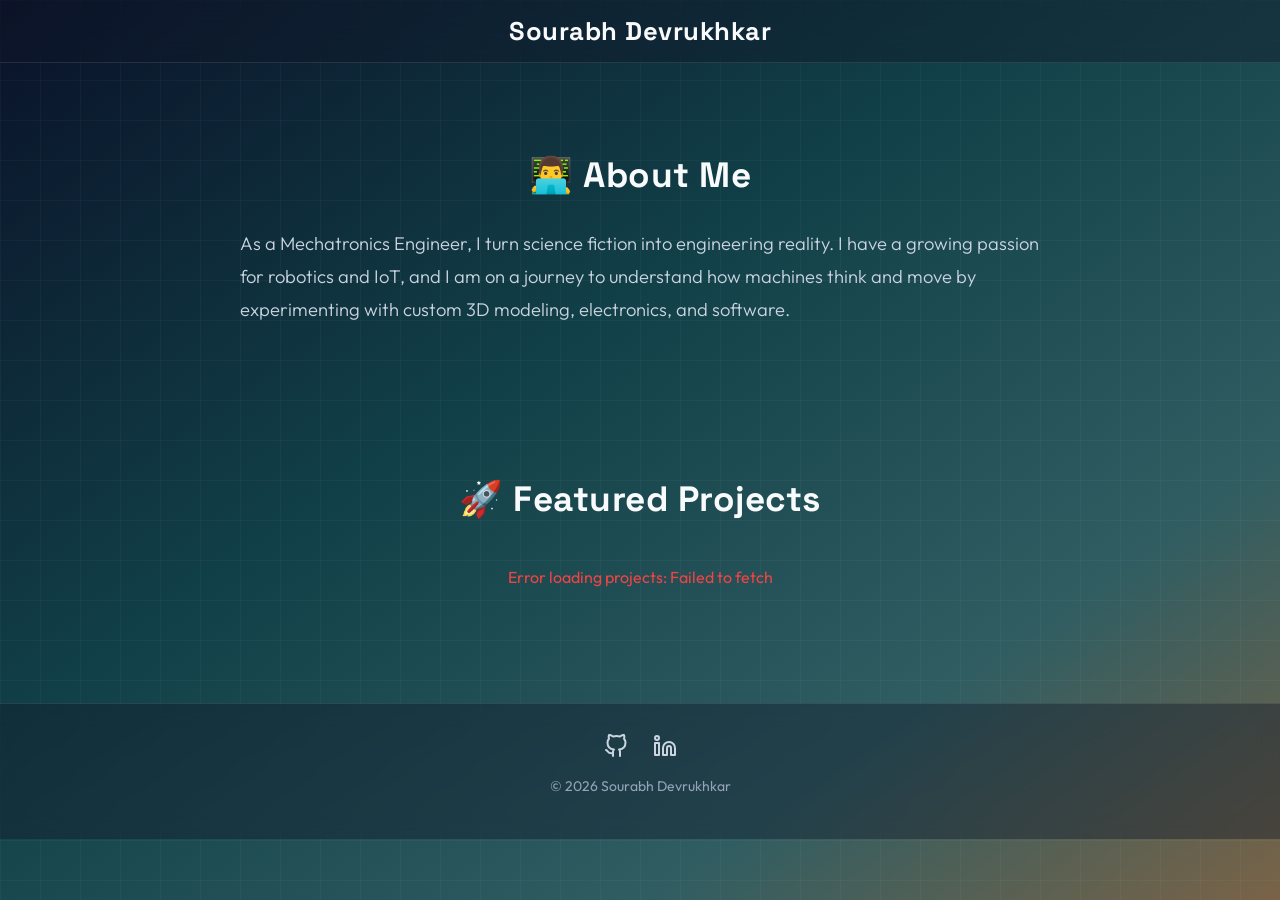
==== index.html @ 2e90572f "Rename" ====
<!DOCTYPE html>
<html lang="en">
<head>
  <meta charset="UTF-8">
  <meta name="viewport" content="width=device-width, initial-scale=1.0">
  <title>Sourabh Devrukhkar | Mechatronics Portfolio</title>
  
  <link rel="preconnect" href="https://fonts.googleapis.com">
  <link rel="preconnect" href="https://fonts.gstatic.com" crossorigin>
  <link href="https://fonts.googleapis.com/css2?family=Outfit:wght@300;400;600&family=Space+Grotesk:wght@500;700&display=swap" rel="stylesheet">
  
  <link rel="stylesheet" href="style.css">
</head>
<body>

  <nav>
    <div class="nav-content">
      <h1 class="logo">Sourabh Devrukhkar</h1>
    </div>
  </nav>

  <section id="about">
    <h2>👨‍💻 About Me</h2>
    <p>
      As a Mechatronics Engineer, I turn science fiction into engineering reality. I have a growing passion for robotics and IoT, and I am on a journey to understand how machines think and move by experimenting with custom 3D modeling, electronics, and software.
    </p>
  </section>

  <section id="projects-section">
    <h2>🚀 Featured Projects</h2>
    <div id="projects"></div>
  </section>

  <footer>
    <div class="social-links">
      <a href="https://github.com/sourabh-devrukhkar" target="_blank" aria-label="GitHub">
        <svg viewBox="0 0 24 24" width="24" height="24" stroke="currentColor" stroke-width="2" fill="none" stroke-linecap="round" stroke-linejoin="round"><path d="M9 19c-5 1.5-5-2.5-7-3m14 6v-3.87a3.37 3.37 0 0 0-.94-2.61c3.14-.35 6.44-1.54 6.44-7A5.44 5.44 0 0 0 20 4.77 5.07 5.07 0 0 0 19.91 1S18.73.65 16 2.48a13.38 13.38 0 0 0-7 0C6.27.65 5.09 1 5.09 1A5.07 5.07 0 0 0 5 4.77a5.44 5.44 0 0 0-1.5 3.78c0 5.42 3.3 6.61 6.44 7A3.37 3.37 0 0 0 9 18.13V22"></path></svg>
      </a>
      <a href="https://linkedin.com/in/YOUR_PROFILE_URL" target="_blank" aria-label="LinkedIn">
        <svg viewBox="0 0 24 24" width="24" height="24" stroke="currentColor" stroke-width="2" fill="none" stroke-linecap="round" stroke-linejoin="round"><path d="M16 8a6 6 0 0 1 6 6v7h-4v-7a2 2 0 0 0-2-2 2 2 0 0 0-2 2v7h-4v-7a6 6 0 0 1 6-6z"></path><rect x="2" y="9" width="4" height="12"></rect><circle cx="4" cy="4" r="2"></circle></svg>
      </a>
    </div>
    <p>&copy; 2026 Sourabh Devrukhkar</p>
  </footer>

  <script src="script.js"></script>
</body>
</html>
---- style.css ----
/* Base Styles */
html {
  scroll-behavior: smooth;
}

body {
  margin: 0;
  font-family: 'Outfit', sans-serif;
  
  /* The CAD Blueprint Grid overlaid on your deep gradient */
  background: 
    linear-gradient(rgba(255, 255, 255, 0.03) 1px, transparent 1px),
    linear-gradient(90deg, rgba(255, 255, 255, 0.03) 1px, transparent 1px),
    linear-gradient(145deg, #0a1128 0%, #113f47 40%, #2f5d62 75%, #7a6347 100%);
  
  background-size: 40px 40px, 40px 40px, 100% 100%;
  background-attachment: fixed;
  color: #e2e8f0;
}

/* Apply the tech font to headings and logos */
h1, h2, h3, .logo {
  font-family: 'Space Grotesk', sans-serif;
  letter-spacing: 0.5px;
}

/* Dark Glassmorphism Navbar */
nav {
  background: rgba(15, 23, 42, 0.4);
  backdrop-filter: blur(15px);
  -webkit-backdrop-filter: blur(15px);
  border-bottom: 1px solid rgba(255, 255, 255, 0.1);
  position: sticky;
  top: 0;
  z-index: 100;
  padding: 15px 30px;
}

.nav-content {
  max-width: 1200px;
  margin: 0 auto;
  display: flex;
  justify-content: center;
  align-items: center;
}

.logo {
  font-size: 1.6rem;
  color: #f8fafc;
  margin: 0;
  font-weight: 700;
}

/* Sections */
section {
  padding: 60px 30px;
  max-width: 1200px;
  margin: 0 auto;
}

h2 {
  text-align: center;
  margin-bottom: 30px;
  font-size: 2.2rem;
  color: #f8fafc;
}

/* About Me Paragraph */
#about p {
  text-align: left;
  max-width: 800px;
  margin: 0 auto;
  line-height: 1.8;
  font-size: 1.15rem;
  color: #cbd5e1;
  font-weight: 300;
}

/* Projects Grid */
#projects {
  display: grid;
  grid-template-columns: repeat(auto-fit, minmax(280px, 1fr));
  gap: 25px;
}

/* Dark Glassmorphism Cards with Gold Accents */
.card {
  background: rgba(15, 23, 42, 0.35);
  backdrop-filter: blur(12px); 
  -webkit-backdrop-filter: blur(12px);
  padding: 25px;
  border-radius: 12px;
  transition: all 0.3s ease;
  border: 1px solid rgba(255, 255, 255, 0.1);
  box-shadow: 0 8px 32px rgba(0, 0, 0, 0.3);
  display: flex;
  flex-direction: column;
}

.card:hover {
  transform: translateY(-8px);
  border: 1px solid rgba(251, 191, 36, 0.4); /* Gold border glow */
  background: rgba(30, 41, 59, 0.5);
  box-shadow: 0 10px 25px rgba(251, 191, 36, 0.15); /* Gold shadow */
}

.card h3 {
  color: #fbbf24; /* Premium Gold for the titles */
  margin-top: 0;
  margin-bottom: 10px;
  font-weight: 700;
}

.card p {
  font-size: 14px;
  color: #94a3b8;
  line-height: 1.6;
  flex-grow: 1;
}

.card a {
  display: inline-block;
  margin-top: 15px;
  text-decoration: none;
  color: #fbbf24; /* Gold links */
  font-weight: 600;
  transition: color 0.2s;
}

.card a:hover {
  color: #fcd34d; /* Lighter gold on hover */
}

/* Footer & Social Links */
footer {
  text-align: center;
  padding: 30px;
  background: rgba(15, 23, 42, 0.4);
  backdrop-filter: blur(10px);
  -webkit-backdrop-filter: blur(10px);
  border-top: 1px solid rgba(255, 255, 255, 0.1);
  color: #94a3b8;
  margin-top: 40px;
  font-size: 14px;
}

.social-links {
  display: flex;
  justify-content: center;
  gap: 25px;
  margin-bottom: 15px;
}

.social-links a {
  color: #cbd5e1;
  transition: color 0.3s ease, transform 0.3s ease;
  display: inline-block;
}

.social-links a:hover {
  color: #fbbf24; /* Icons turn gold on hover */
  transform: translateY(-4px);
}
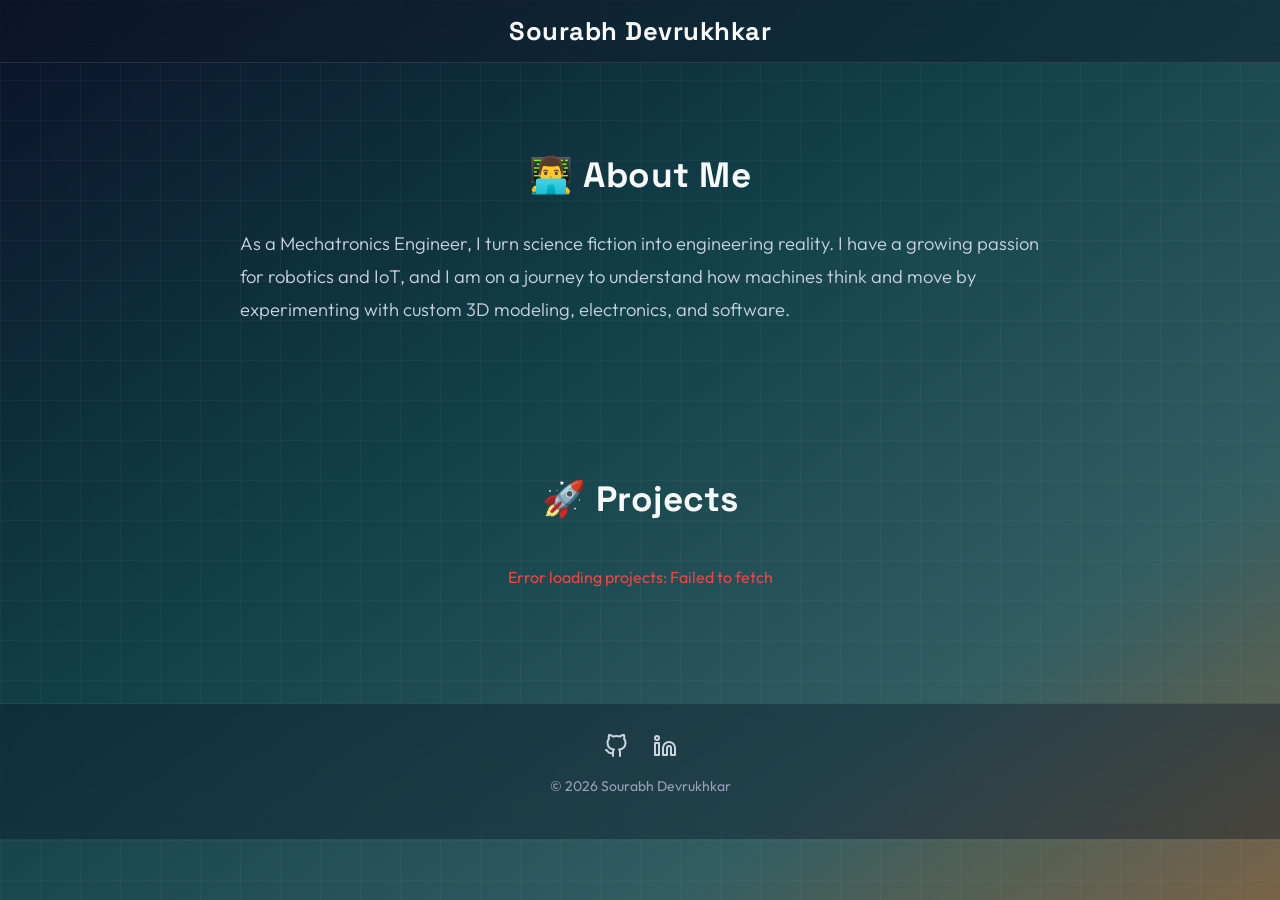
==== commit 4a40e5ef: "Update index.html" ====
--- a/index.html
+++ b/index.html
@@ -27,7 +27,7 @@
   </section>
 
   <section id="projects-section">
-    <h2>🚀 Featured Projects</h2>
+    <h2>🚀 Projects</h2>
     <div id="projects"></div>
   </section>
 
@@ -36,7 +36,7 @@
       <a href="https://github.com/sourabh-devrukhkar" target="_blank" aria-label="GitHub">
         <svg viewBox="0 0 24 24" width="24" height="24" stroke="currentColor" stroke-width="2" fill="none" stroke-linecap="round" stroke-linejoin="round"><path d="M9 19c-5 1.5-5-2.5-7-3m14 6v-3.87a3.37 3.37 0 0 0-.94-2.61c3.14-.35 6.44-1.54 6.44-7A5.44 5.44 0 0 0 20 4.77 5.07 5.07 0 0 0 19.91 1S18.73.65 16 2.48a13.38 13.38 0 0 0-7 0C6.27.65 5.09 1 5.09 1A5.07 5.07 0 0 0 5 4.77a5.44 5.44 0 0 0-1.5 3.78c0 5.42 3.3 6.61 6.44 7A3.37 3.37 0 0 0 9 18.13V22"></path></svg>
       </a>
-      <a href="https://linkedin.com/in/YOUR_PROFILE_URL" target="_blank" aria-label="LinkedIn">
+      <a href="https://www.linkedin.com/in/sourabh-devrukhkar/" target="_blank" aria-label="LinkedIn">
         <svg viewBox="0 0 24 24" width="24" height="24" stroke="currentColor" stroke-width="2" fill="none" stroke-linecap="round" stroke-linejoin="round"><path d="M16 8a6 6 0 0 1 6 6v7h-4v-7a2 2 0 0 0-2-2 2 2 0 0 0-2 2v7h-4v-7a6 6 0 0 1 6-6z"></path><rect x="2" y="9" width="4" height="12"></rect><circle cx="4" cy="4" r="2"></circle></svg>
       </a>
     </div>
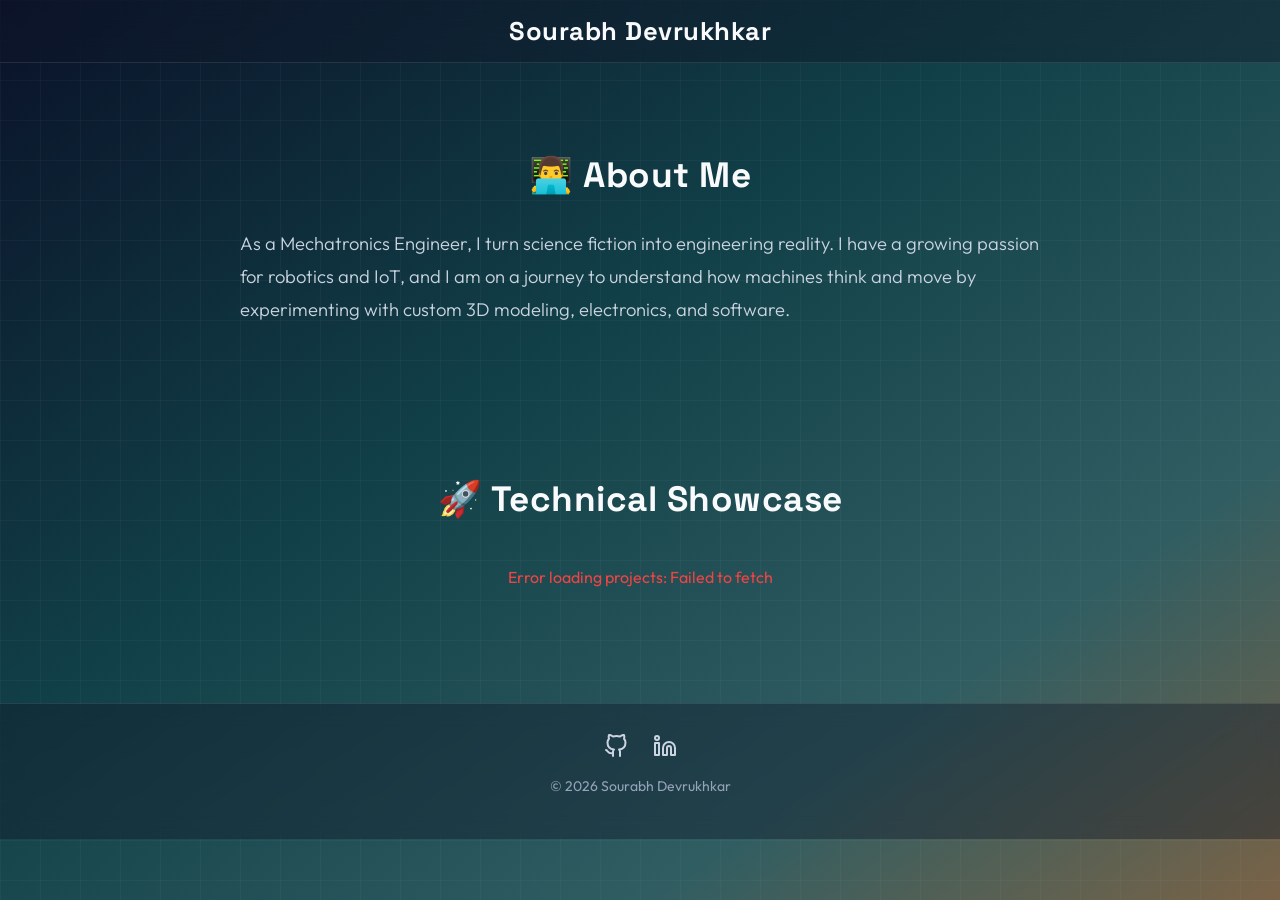
==== commit a8ea0849: "Update index.html" ====
--- a/index.html
+++ b/index.html
@@ -27,7 +27,7 @@
   </section>
 
   <section id="projects-section">
-    <h2>🚀 Projects</h2>
+    <h2>🚀 Technical Showcase</h2>
     <div id="projects"></div>
   </section>
 
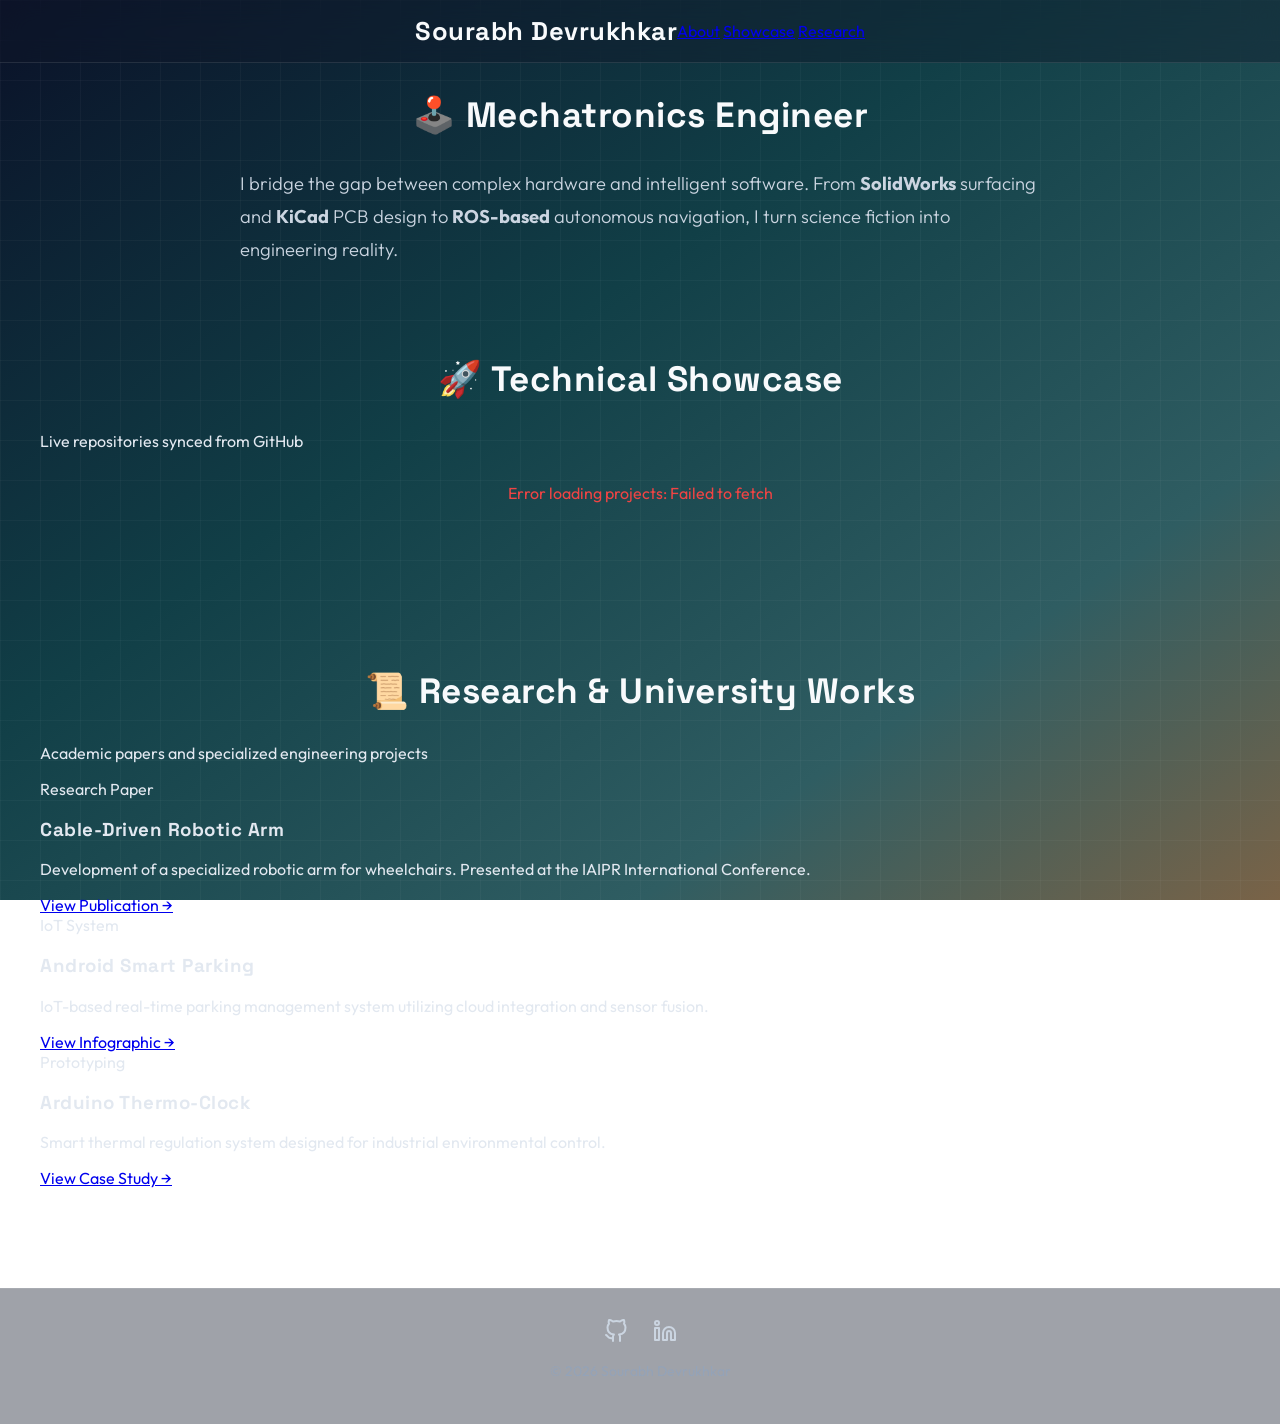
==== commit a379733e: "Enhance index.html with new sections and navigation Updated the HTML structure to include navigation" ====
--- a/index.html
+++ b/index.html
@@ -1,48 +1,86 @@
 <!DOCTYPE html>
 <html lang="en">
 <head>
-  <meta charset="UTF-8">
-  <meta name="viewport" content="width=device-width, initial-scale=1.0">
-  <title>Sourabh Devrukhkar | Mechatronics Portfolio</title>
-  
-  <link rel="preconnect" href="https://fonts.googleapis.com">
-  <link rel="preconnect" href="https://fonts.gstatic.com" crossorigin>
-  <link href="https://fonts.googleapis.com/css2?family=Outfit:wght@300;400;600&family=Space+Grotesk:wght@500;700&display=swap" rel="stylesheet">
-  
-  <link rel="stylesheet" href="style.css">
+    <meta charset="UTF-8">
+    <meta name="viewport" content="width=device-width, initial-scale=1.0">
+    <title>Sourabh Devrukhkar | Mechatronics Portfolio</title>
+    
+    <link rel="preconnect" href="https://fonts.googleapis.com">
+    <link rel="preconnect" href="https://fonts.gstatic.com" crossorigin>
+    <link href="https://fonts.googleapis.com/css2?family=Outfit:wght@300;400;600&family=Space+Grotesk:wght@500;700&display=swap" rel="stylesheet">
+    <link rel="stylesheet" href="style.css">
 </head>
 <body>
 
-  <nav>
-    <div class="nav-content">
-      <h1 class="logo">Sourabh Devrukhkar</h1>
-    </div>
-  </nav>
+    <nav>
+        <div class="nav-content">
+            <h1 class="logo">Sourabh Devrukhkar</h1>
+            <div class="nav-links">
+                <a href="#about">About</a>
+                <a href="#github-projects">Showcase</a>
+                <a href="#research">Research</a>
+            </div>
+        </div>
+    </nav>
 
-  <section id="about">
-    <h2>👨‍💻 About Me</h2>
-    <p>
-      As a Mechatronics Engineer, I turn science fiction into engineering reality. I have a growing passion for robotics and IoT, and I am on a journey to understand how machines think and move by experimenting with custom 3D modeling, electronics, and software.
-    </p>
-  </section>
+    <header id="about" class="hero">
+        <div class="hero-content">
+            <h2>🕹️ Mechatronics Engineer</h2>
+            <p>
+                I bridge the gap between complex hardware and intelligent software. 
+                From <b>SolidWorks</b> surfacing and <b>KiCad</b> PCB design to <b>ROS-based</b> autonomous navigation, 
+                I turn science fiction into engineering reality.
+            </p>
+        </div>
+    </header>
 
-  <section id="projects-section">
-    <h2>🚀 Technical Showcase</h2>
-    <div id="projects"></div>
-  </section>
+    <section id="github-projects">
+        <h2 class="section-title">🚀 Technical Showcase</h2>
+        <p class="section-subtitle">Live repositories synced from GitHub</p>
+        <div id="projects" class="projects-grid">
+            </div>
+    </section>
 
-  <footer>
-    <div class="social-links">
-      <a href="https://github.com/sourabh-devrukhkar" target="_blank" aria-label="GitHub">
-        <svg viewBox="0 0 24 24" width="24" height="24" stroke="currentColor" stroke-width="2" fill="none" stroke-linecap="round" stroke-linejoin="round"><path d="M9 19c-5 1.5-5-2.5-7-3m14 6v-3.87a3.37 3.37 0 0 0-.94-2.61c3.14-.35 6.44-1.54 6.44-7A5.44 5.44 0 0 0 20 4.77 5.07 5.07 0 0 0 19.91 1S18.73.65 16 2.48a13.38 13.38 0 0 0-7 0C6.27.65 5.09 1 5.09 1A5.07 5.07 0 0 0 5 4.77a5.44 5.44 0 0 0-1.5 3.78c0 5.42 3.3 6.61 6.44 7A3.37 3.37 0 0 0 9 18.13V22"></path></svg>
-      </a>
-      <a href="https://www.linkedin.com/in/sourabh-devrukhkar/" target="_blank" aria-label="LinkedIn">
-        <svg viewBox="0 0 24 24" width="24" height="24" stroke="currentColor" stroke-width="2" fill="none" stroke-linecap="round" stroke-linejoin="round"><path d="M16 8a6 6 0 0 1 6 6v7h-4v-7a2 2 0 0 0-2-2 2 2 0 0 0-2 2v7h-4v-7a6 6 0 0 1 6-6z"></path><rect x="2" y="9" width="4" height="12"></rect><circle cx="4" cy="4" r="2"></circle></svg>
-      </a>
-    </div>
-    <p>&copy; 2026 Sourabh Devrukhkar</p>
-  </footer>
+    <section id="research" class="research-section">
+        <h2 class="section-title">📜 Research & University Works</h2>
+        <p class="section-subtitle">Academic papers and specialized engineering projects</p>
+        
+        <div class="manual-grid">
+            <div class="manual-card">
+                <div class="card-tag">Research Paper</div>
+                <h3>Cable-Driven Robotic Arm</h3>
+                <p>Development of a specialized robotic arm for wheelchairs. Presented at the IAIPR International Conference.</p>
+                <a href="documents/CDRA_Paper.pdf" target="_blank" class="view-btn">View Publication &rarr;</a>
+            </div>
 
-  <script src="script.js"></script>
+            <div class="manual-card">
+                <div class="card-tag">IoT System</div>
+                <h3>Android Smart Parking</h3>
+                <p>IoT-based real-time parking management system utilizing cloud integration and sensor fusion.</p>
+                <a href="documents/SmartParking.pdf" target="_blank" class="view-btn">View Infographic &rarr;</a>
+            </div>
+
+            <div class="manual-card">
+                <div class="card-tag">Prototyping</div>
+                <h3>Arduino Thermo-Clock</h3>
+                <p>Smart thermal regulation system designed for industrial environmental control.</p>
+                <a href="documents/ThermoClock.pdf" target="_blank" class="view-btn">View Case Study &rarr;</a>
+            </div>
+        </div>
+    </section>
+
+    <footer>
+        <div class="social-links">
+            <a href="https://github.com/sourabh-devrukhkar" target="_blank" aria-label="GitHub">
+                <svg viewBox="0 0 24 24" width="24" height="24" stroke="currentColor" stroke-width="2" fill="none" stroke-linecap="round" stroke-linejoin="round"><path d="M9 19c-5 1.5-5-2.5-7-3m14 6v-3.87a3.37 3.37 0 0 0-.94-2.61c3.14-.35 6.44-1.54 6.44-7A5.44 5.44 0 0 0 20 4.77 5.07 5.07 0 0 0 19.91 1S18.73.65 16 2.48a13.38 13.38 0 0 0-7 0C6.27.65 5.09 1 5.09 1A5.07 5.07 0 0 0 5 4.77a5.44 5.44 0 0 0-1.5 3.78c0 5.42 3.3 6.61 6.44 7A3.37 3.37 0 0 0 9 18.13V22"></path></svg>
+            </a>
+            <a href="https://linkedin.com/in/YOUR_PROFILE_URL" target="_blank" aria-label="LinkedIn">
+                <svg viewBox="0 0 24 24" width="24" height="24" stroke="currentColor" stroke-width="2" fill="none" stroke-linecap="round" stroke-linejoin="round"><path d="M16 8a6 6 0 0 1 6 6v7h-4v-7a2 2 0 0 0-2-2 2 2 0 0 0-2 2v7h-4v-7a6 6 0 0 1 6-6z"></path><rect x="2" y="9" width="4" height="12"></rect><circle cx="4" cy="4" r="2"></circle></svg>
+            </a>
+        </div>
+        <p>&copy; 2026 Sourabh Devrukhkar</p>
+    </footer>
+
+    <script src="script.js"></script>
 </body>
 </html>
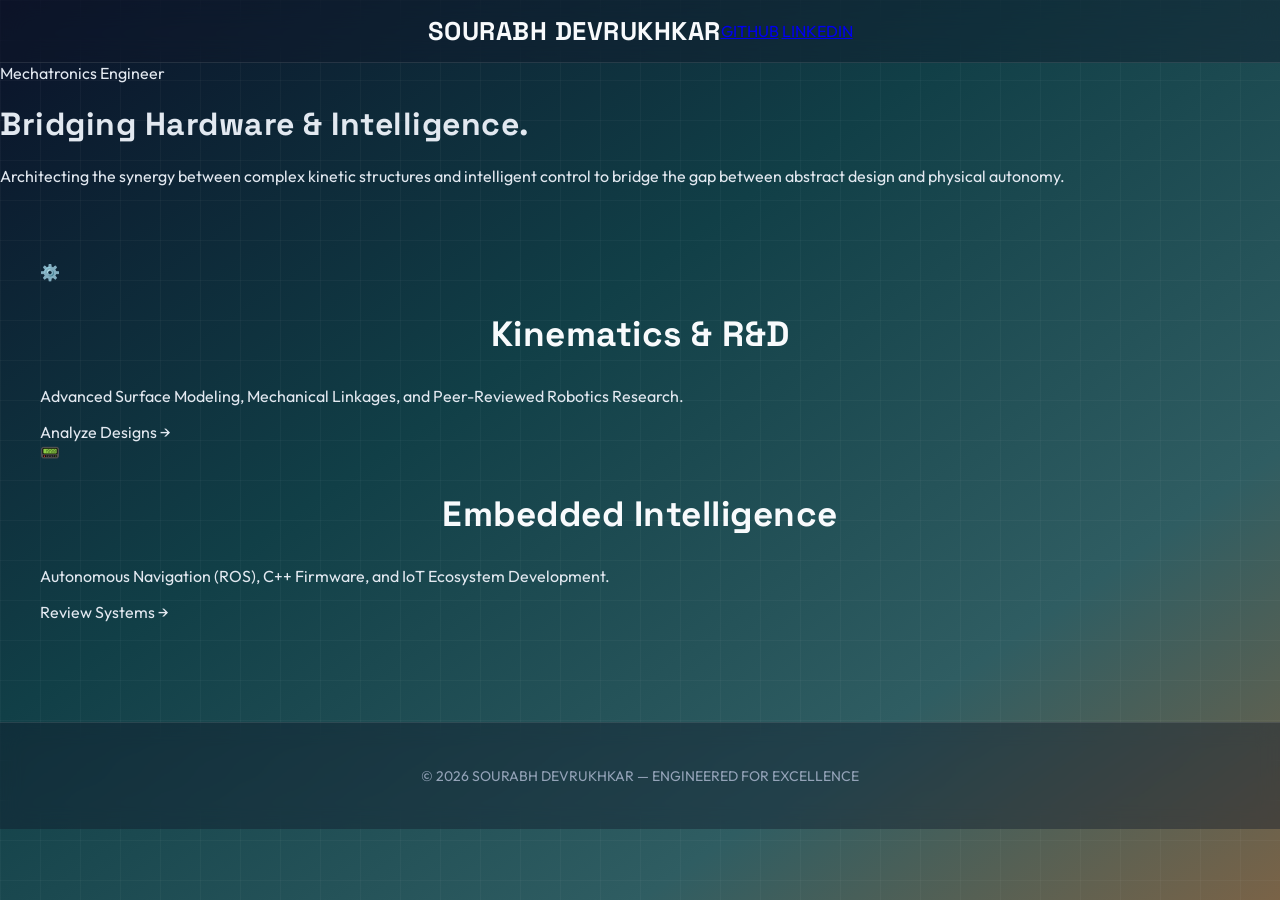
==== commit 6d09dd2a: "Refactor index.html for improved structure and content" ====
--- a/index.html
+++ b/index.html
@@ -4,81 +4,58 @@
     <meta charset="UTF-8">
     <meta name="viewport" content="width=device-width, initial-scale=1.0">
     <title>Sourabh Devrukhkar | Mechatronics Portfolio</title>
-    
     <link rel="preconnect" href="https://fonts.googleapis.com">
     <link rel="preconnect" href="https://fonts.gstatic.com" crossorigin>
-    <link href="https://fonts.googleapis.com/css2?family=Outfit:wght@300;400;600&family=Space+Grotesk:wght@500;700&display=swap" rel="stylesheet">
+    <link href="https://fonts.googleapis.com/css2?family=Outfit:wght@300;600&family=Space+Grotesk:wght@700&display=swap" rel="stylesheet">
     <link rel="stylesheet" href="style.css">
 </head>
 <body>
 
     <nav>
         <div class="nav-content">
-            <h1 class="logo">Sourabh Devrukhkar</h1>
+            <h1 class="logo" onclick="window.location.reload()" style="cursor:pointer">SOURABH DEVRUKHKAR</h1>
             <div class="nav-links">
-                <a href="#about">About</a>
-                <a href="#github-projects">Showcase</a>
-                <a href="#research">Research</a>
+                <a href="https://github.com/sourabh-devrukhkar" target="_blank">GITHUB</a>
+                <a href="https://www.linkedin.com/in/sourabh-devrukhkar/" target="_blank">LINKEDIN</a>
             </div>
         </div>
     </nav>
 
-    <header id="about" class="hero">
-        <div class="hero-content">
-            <h2>🕹️ Mechatronics Engineer</h2>
-            <p>
-                I bridge the gap between complex hardware and intelligent software. 
-                From <b>SolidWorks</b> surfacing and <b>KiCad</b> PCB design to <b>ROS-based</b> autonomous navigation, 
-                I turn science fiction into engineering reality.
-            </p>
+    <header class="hero">
+        <div class="hero-inner">
+            <span class="badge">Mechatronics Engineer</span>
+            <h1>Bridging Hardware & Intelligence.</h1>
+            <p>Architecting the synergy between complex kinetic structures and intelligent control to bridge the gap between abstract design and physical autonomy.</p>
         </div>
     </header>
 
-    <section id="github-projects">
-        <h2 class="section-title">🚀 Technical Showcase</h2>
-        <p class="section-subtitle">Live repositories synced from GitHub</p>
-        <div id="projects" class="projects-grid">
-            </div>
-    </section>
+    <section class="category-selector">
+        <div class="big-card" onclick="showCategory('research')">
+            <div class="card-icon">⚙️</div>
+            <h2>Kinematics & R&D</h2>
+            <p>Advanced Surface Modeling, Mechanical Linkages, and Peer-Reviewed Robotics Research.</p>
+            <span class="explore-btn">Analyze Designs &rarr;</span>
+        </div>
 
-    <section id="research" class="research-section">
-        <h2 class="section-title">📜 Research & University Works</h2>
-        <p class="section-subtitle">Academic papers and specialized engineering projects</p>
-        
-        <div class="manual-grid">
-            <div class="manual-card">
-                <div class="card-tag">Research Paper</div>
-                <h3>Cable-Driven Robotic Arm</h3>
-                <p>Development of a specialized robotic arm for wheelchairs. Presented at the IAIPR International Conference.</p>
-                <a href="documents/CDRA_Paper.pdf" target="_blank" class="view-btn">View Publication &rarr;</a>
-            </div>
-
-            <div class="manual-card">
-                <div class="card-tag">IoT System</div>
-                <h3>Android Smart Parking</h3>
-                <p>IoT-based real-time parking management system utilizing cloud integration and sensor fusion.</p>
-                <a href="documents/SmartParking.pdf" target="_blank" class="view-btn">View Infographic &rarr;</a>
-            </div>
-
-            <div class="manual-card">
-                <div class="card-tag">Prototyping</div>
-                <h3>Arduino Thermo-Clock</h3>
-                <p>Smart thermal regulation system designed for industrial environmental control.</p>
-                <a href="documents/ThermoClock.pdf" target="_blank" class="view-btn">View Case Study &rarr;</a>
-            </div>
+        <div class="big-card" onclick="showCategory('software')">
+            <div class="card-icon">📟</div>
+            <h2>Embedded Intelligence</h2>
+            <p>Autonomous Navigation (ROS), C++ Firmware, and IoT Ecosystem Development.</p>
+            <span class="explore-btn">Review Systems &rarr;</span>
         </div>
     </section>
 
+    <main class="portfolio-section" id="project-viewer" style="display: none;">
+        <div class="section-header">
+            <button class="back-btn" onclick="hideCategory()">&larr; Back to Domains</button>
+            <h2 id="category-title">Selected Works</h2>
+        </div>
+        <div id="portfolio-grid" class="bento-grid">
+            </div>
+    </main>
+
     <footer>
-        <div class="social-links">
-            <a href="https://github.com/sourabh-devrukhkar" target="_blank" aria-label="GitHub">
-                <svg viewBox="0 0 24 24" width="24" height="24" stroke="currentColor" stroke-width="2" fill="none" stroke-linecap="round" stroke-linejoin="round"><path d="M9 19c-5 1.5-5-2.5-7-3m14 6v-3.87a3.37 3.37 0 0 0-.94-2.61c3.14-.35 6.44-1.54 6.44-7A5.44 5.44 0 0 0 20 4.77 5.07 5.07 0 0 0 19.91 1S18.73.65 16 2.48a13.38 13.38 0 0 0-7 0C6.27.65 5.09 1 5.09 1A5.07 5.07 0 0 0 5 4.77a5.44 5.44 0 0 0-1.5 3.78c0 5.42 3.3 6.61 6.44 7A3.37 3.37 0 0 0 9 18.13V22"></path></svg>
-            </a>
-            <a href="https://linkedin.com/in/YOUR_PROFILE_URL" target="_blank" aria-label="LinkedIn">
-                <svg viewBox="0 0 24 24" width="24" height="24" stroke="currentColor" stroke-width="2" fill="none" stroke-linecap="round" stroke-linejoin="round"><path d="M16 8a6 6 0 0 1 6 6v7h-4v-7a2 2 0 0 0-2-2 2 2 0 0 0-2 2v7h-4v-7a6 6 0 0 1 6-6z"></path><rect x="2" y="9" width="4" height="12"></rect><circle cx="4" cy="4" r="2"></circle></svg>
-            </a>
-        </div>
-        <p>&copy; 2026 Sourabh Devrukhkar</p>
+        <p>© 2026 SOURABH DEVRUKHKAR — ENGINEERED FOR EXCELLENCE</p>
     </footer>
 
     <script src="script.js"></script>
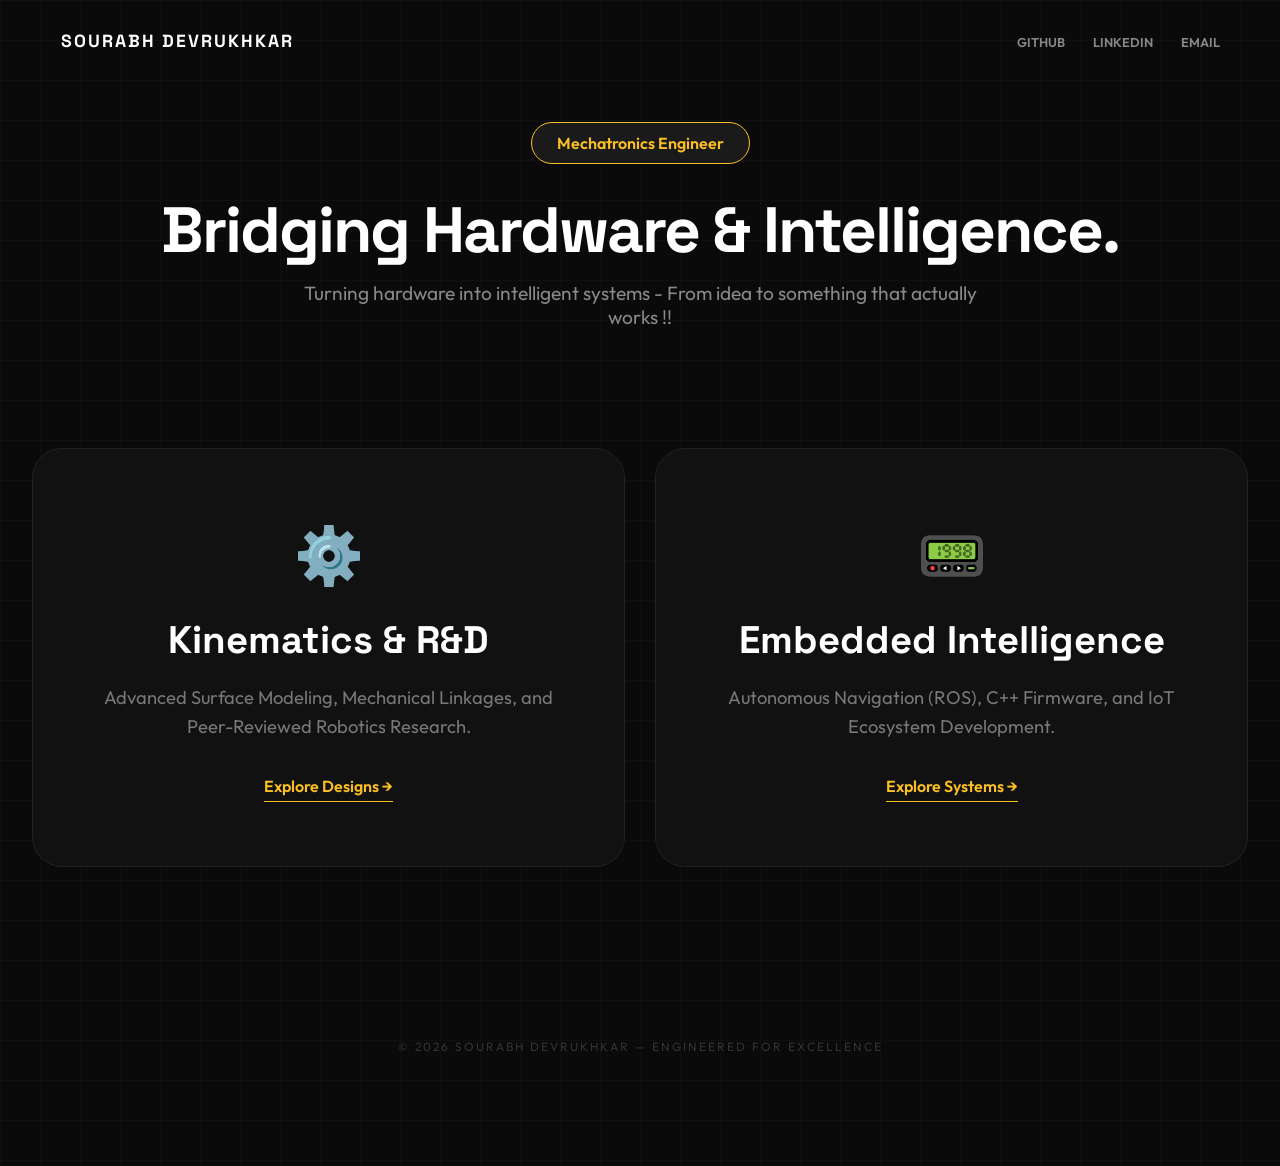
==== commit 2d5633d6: "Revise LinkedIn link and hero section text Updated the LinkedIn link and modified text in the hero s" ====
--- a/index.html
+++ b/index.html
@@ -6,7 +6,7 @@
     <title>Sourabh Devrukhkar | Mechatronics Portfolio</title>
     <link rel="preconnect" href="https://fonts.googleapis.com">
     <link rel="preconnect" href="https://fonts.gstatic.com" crossorigin>
-    <link href="https://fonts.googleapis.com/css2?family=Outfit:wght@300;600&family=Space+Grotesk:wght@700&display=swap" rel="stylesheet">
+    <link href="https://fonts.googleapis.com/css2?family=Outfit:wght@300;400;600&family=Space+Grotesk:wght@500;700&display=swap" rel="stylesheet">
     <link rel="stylesheet" href="style.css">
 </head>
 <body>
@@ -16,7 +16,8 @@
             <h1 class="logo" onclick="window.location.reload()" style="cursor:pointer">SOURABH DEVRUKHKAR</h1>
             <div class="nav-links">
                 <a href="https://github.com/sourabh-devrukhkar" target="_blank">GITHUB</a>
-                <a href="https://www.linkedin.com/in/sourabh-devrukhkar/" target="_blank">LINKEDIN</a>
+                <a href="https://linkedin.com/in/YOUR_PROFILE" target="_blank">LINKEDIN</a>
+                <a href="mailto:sourabh.dev9065@gmail.com" target="_blank">EMAIL</a>
             </div>
         </div>
     </nav>
@@ -25,7 +26,7 @@
         <div class="hero-inner">
             <span class="badge">Mechatronics Engineer</span>
             <h1>Bridging Hardware & Intelligence.</h1>
-            <p>Architecting the synergy between complex kinetic structures and intelligent control to bridge the gap between abstract design and physical autonomy.</p>
+            <p>Turning hardware into intelligent systems - From idea to something that actually works !!</p>
         </div>
     </header>
 
@@ -34,21 +35,20 @@
             <div class="card-icon">⚙️</div>
             <h2>Kinematics & R&D</h2>
             <p>Advanced Surface Modeling, Mechanical Linkages, and Peer-Reviewed Robotics Research.</p>
-            <span class="explore-btn">Analyze Designs &rarr;</span>
+            <span class="explore-btn">Explore Designs &rarr;</span>
         </div>
 
         <div class="big-card" onclick="showCategory('software')">
             <div class="card-icon">📟</div>
             <h2>Embedded Intelligence</h2>
             <p>Autonomous Navigation (ROS), C++ Firmware, and IoT Ecosystem Development.</p>
-            <span class="explore-btn">Review Systems &rarr;</span>
+            <span class="explore-btn">Explore Systems &rarr;</span>
         </div>
     </section>
 
     <main class="portfolio-section" id="project-viewer" style="display: none;">
         <div class="section-header">
             <button class="back-btn" onclick="hideCategory()">&larr; Back to Domains</button>
-            <h2 id="category-title">Selected Works</h2>
         </div>
         <div id="portfolio-grid" class="bento-grid">
             </div>
--- a/style.css
+++ b/style.css
@@ -1,163 +1,63 @@
-/* Base Styles */
-html {
-  scroll-behavior: smooth;
+:root {
+    --bg: #0a0a0a;
+    --accent: #fbbf24;
+    --card-bg: #111111;
+    --border: #222222;
 }
 
 body {
-  margin: 0;
-  font-family: 'Outfit', sans-serif;
-  
-  /* The CAD Blueprint Grid overlaid on your deep gradient */
-  background: 
-    linear-gradient(rgba(255, 255, 255, 0.03) 1px, transparent 1px),
-    linear-gradient(90deg, rgba(255, 255, 255, 0.03) 1px, transparent 1px),
-    linear-gradient(145deg, #0a1128 0%, #113f47 40%, #2f5d62 75%, #7a6347 100%);
-  
-  background-size: 40px 40px, 40px 40px, 100% 100%;
-  background-attachment: fixed;
-  color: #e2e8f0;
+    margin: 0;
+    font-family: 'Outfit', sans-serif;
+    background: 
+        linear-gradient(rgba(255, 255, 255, 0.02) 1px, transparent 1px),
+        linear-gradient(90deg, rgba(255, 255, 255, 0.02) 1px, transparent 1px),
+        var(--bg);
+    background-size: 40px 40px;
+    color: #fff;
+    overflow-x: hidden;
 }
 
-/* Apply the tech font to headings and logos */
-h1, h2, h3, .logo {
-  font-family: 'Space Grotesk', sans-serif;
-  letter-spacing: 0.5px;
+h1, h2, h3 { font-family: 'Space Grotesk', sans-serif; margin: 0; }
+
+nav { padding: 30px; display: flex; justify-content: center; }
+.nav-content { width: 100%; max-width: 95%; display: flex; justify-content: space-between; align-items: center; }
+.logo { font-size: 1.1rem; letter-spacing: 2px; color: #fff; font-weight: 700; }
+.nav-links a { color: #888; text-decoration: none; margin-left: 25px; font-size: 0.8rem; font-weight: 600; transition: 0.3s; }
+.nav-links a:hover { color: var(--accent); }
+
+.hero { padding: 40px 20px; text-align: center; }
+.badge { background: #1a1a1a; padding: 10px 25px; border-radius: 100px; font-size: 1rem; color: var(--accent); border: 1px solid var(--accent); display: inline-block; font-weight: 600; }
+.hero h1 { font-size: clamp(2rem, 6vw, 4rem); margin-top: 25px; letter-spacing: -2px; }
+.hero p { color: #888; font-size: 1.2rem; margin-top: 10px; max-width: 700px; margin-left: auto; margin-right: auto; }
+
+/* Domain Selector */
+.category-selector { display: flex; gap: 30px; max-width: 95%; margin: 40px auto; padding: 20px; }
+.big-card {
+    flex: 1; background: var(--card-bg); border: 1px solid var(--border); padding: 70px 40px;
+    border-radius: 30px; cursor: pointer; transition: 0.4s cubic-bezier(0.175, 0.885, 0.32, 1.275); text-align: center;
 }
+.big-card:hover { border-color: var(--accent); transform: translateY(-10px); background: #151515; box-shadow: 0 20px 40px rgba(0,0,0,0.5); }
+.card-icon { font-size: 3.5rem; margin-bottom: 25px; }
+.big-card h2 { font-size: 2.4rem; margin-bottom: 15px; color: #fff; }
+.big-card p { color: #777; font-size: 1.15rem; margin-bottom: 35px; line-height: 1.6; max-width: 450px; margin-left: auto; margin-right: auto; }
+.explore-btn { font-weight: 600; color: var(--accent); text-decoration: none; border-bottom: 1px solid var(--accent); padding-bottom: 5px; }
 
-/* Dark Glassmorphism Navbar */
-nav {
-  background: rgba(15, 23, 42, 0.4);
-  backdrop-filter: blur(15px);
-  -webkit-backdrop-filter: blur(15px);
-  border-bottom: 1px solid rgba(255, 255, 255, 0.1);
-  position: sticky;
-  top: 0;
-  z-index: 100;
-  padding: 15px 30px;
-}
+/* Portfolio Viewer */
+.portfolio-section { max-width: 98%; margin: 0 auto; padding: 20px; animation: slideUp 0.5s ease-out; }
+@keyframes slideUp { from { opacity: 0; transform: translateY(30px); } to { opacity: 1; transform: translateY(0); } }
 
-.nav-content {
-  max-width: 1200px;
-  margin: 0 auto;
-  display: flex;
-  justify-content: center;
-  align-items: center;
-}
+.section-header { display: flex; align-items: center; gap: 30px; margin-bottom: 50px; border-bottom: 1px solid #222; padding-bottom: 20px; }
+.back-btn { background: #1a1a1a; border: 1px solid #333; color: #888; padding: 12px 25px; border-radius: 12px; cursor: pointer; font-weight: 600; transition: 0.3s; }
+.back-btn:hover { border-color: var(--accent); color: var(--accent); }
 
-.logo {
-  font-size: 1.6rem;
-  color: #f8fafc;
-  margin: 0;
-  font-weight: 700;
-}
+.bento-grid { column-count: 3; column-gap: 25px; }
+.bento-item { break-inside: avoid; background: var(--card-bg); border: 1px solid var(--border); border-radius: 24px; padding: 40px; margin-bottom: 25px; transition: 0.3s ease; }
+.bento-item h3 { font-size: 1.6rem; color: var(--accent); margin-bottom: 15px; text-transform: capitalize; }
+.bento-item p { color: #94a3b8; font-size: 1rem; line-height: 1.6; }
+.cta-link { color: #fff; text-decoration: none; font-weight: 600; font-size: 0.9rem; margin-top: 25px; display: inline-block; border-bottom: 1px solid #444; padding-bottom: 3px; }
+.cta-link:hover { border-color: #fff; }
 
-/* Sections */
-section {
-  padding: 60px 30px;
-  max-width: 1200px;
-  margin: 0 auto;
-}
+@media (max-width: 1100px) { .category-selector { flex-direction: column; } .bento-grid { column-count: 2; } }
+@media (max-width: 700px) { .bento-grid { column-count: 1; } }
 
-h2 {
-  text-align: center;
-  margin-bottom: 30px;
-  font-size: 2.2rem;
-  color: #f8fafc;
-}
-
-/* About Me Paragraph */
-#about p {
-  text-align: left;
-  max-width: 800px;
-  margin: 0 auto;
-  line-height: 1.8;
-  font-size: 1.15rem;
-  color: #cbd5e1;
-  font-weight: 300;
-}
-
-/* Projects Grid */
-#projects {
-  display: grid;
-  grid-template-columns: repeat(auto-fit, minmax(280px, 1fr));
-  gap: 25px;
-}
-
-/* Dark Glassmorphism Cards with Gold Accents */
-.card {
-  background: rgba(15, 23, 42, 0.35);
-  backdrop-filter: blur(12px); 
-  -webkit-backdrop-filter: blur(12px);
-  padding: 25px;
-  border-radius: 12px;
-  transition: all 0.3s ease;
-  border: 1px solid rgba(255, 255, 255, 0.1);
-  box-shadow: 0 8px 32px rgba(0, 0, 0, 0.3);
-  display: flex;
-  flex-direction: column;
-}
-
-.card:hover {
-  transform: translateY(-8px);
-  border: 1px solid rgba(251, 191, 36, 0.4); /* Gold border glow */
-  background: rgba(30, 41, 59, 0.5);
-  box-shadow: 0 10px 25px rgba(251, 191, 36, 0.15); /* Gold shadow */
-}
-
-.card h3 {
-  color: #fbbf24; /* Premium Gold for the titles */
-  margin-top: 0;
-  margin-bottom: 10px;
-  font-weight: 700;
-}
-
-.card p {
-  font-size: 14px;
-  color: #94a3b8;
-  line-height: 1.6;
-  flex-grow: 1;
-}
-
-.card a {
-  display: inline-block;
-  margin-top: 15px;
-  text-decoration: none;
-  color: #fbbf24; /* Gold links */
-  font-weight: 600;
-  transition: color 0.2s;
-}
-
-.card a:hover {
-  color: #fcd34d; /* Lighter gold on hover */
-}
-
-/* Footer & Social Links */
-footer {
-  text-align: center;
-  padding: 30px;
-  background: rgba(15, 23, 42, 0.4);
-  backdrop-filter: blur(10px);
-  -webkit-backdrop-filter: blur(10px);
-  border-top: 1px solid rgba(255, 255, 255, 0.1);
-  color: #94a3b8;
-  margin-top: 40px;
-  font-size: 14px;
-}
-
-.social-links {
-  display: flex;
-  justify-content: center;
-  gap: 25px;
-  margin-bottom: 15px;
-}
-
-.social-links a {
-  color: #cbd5e1;
-  transition: color 0.3s ease, transform 0.3s ease;
-  display: inline-block;
-}
-
-.social-links a:hover {
-  color: #fbbf24; /* Icons turn gold on hover */
-  transform: translateY(-4px);
-}+footer { text-align: center; padding: 100px 0; color: #333; font-size: 0.75rem; letter-spacing: 2px; }
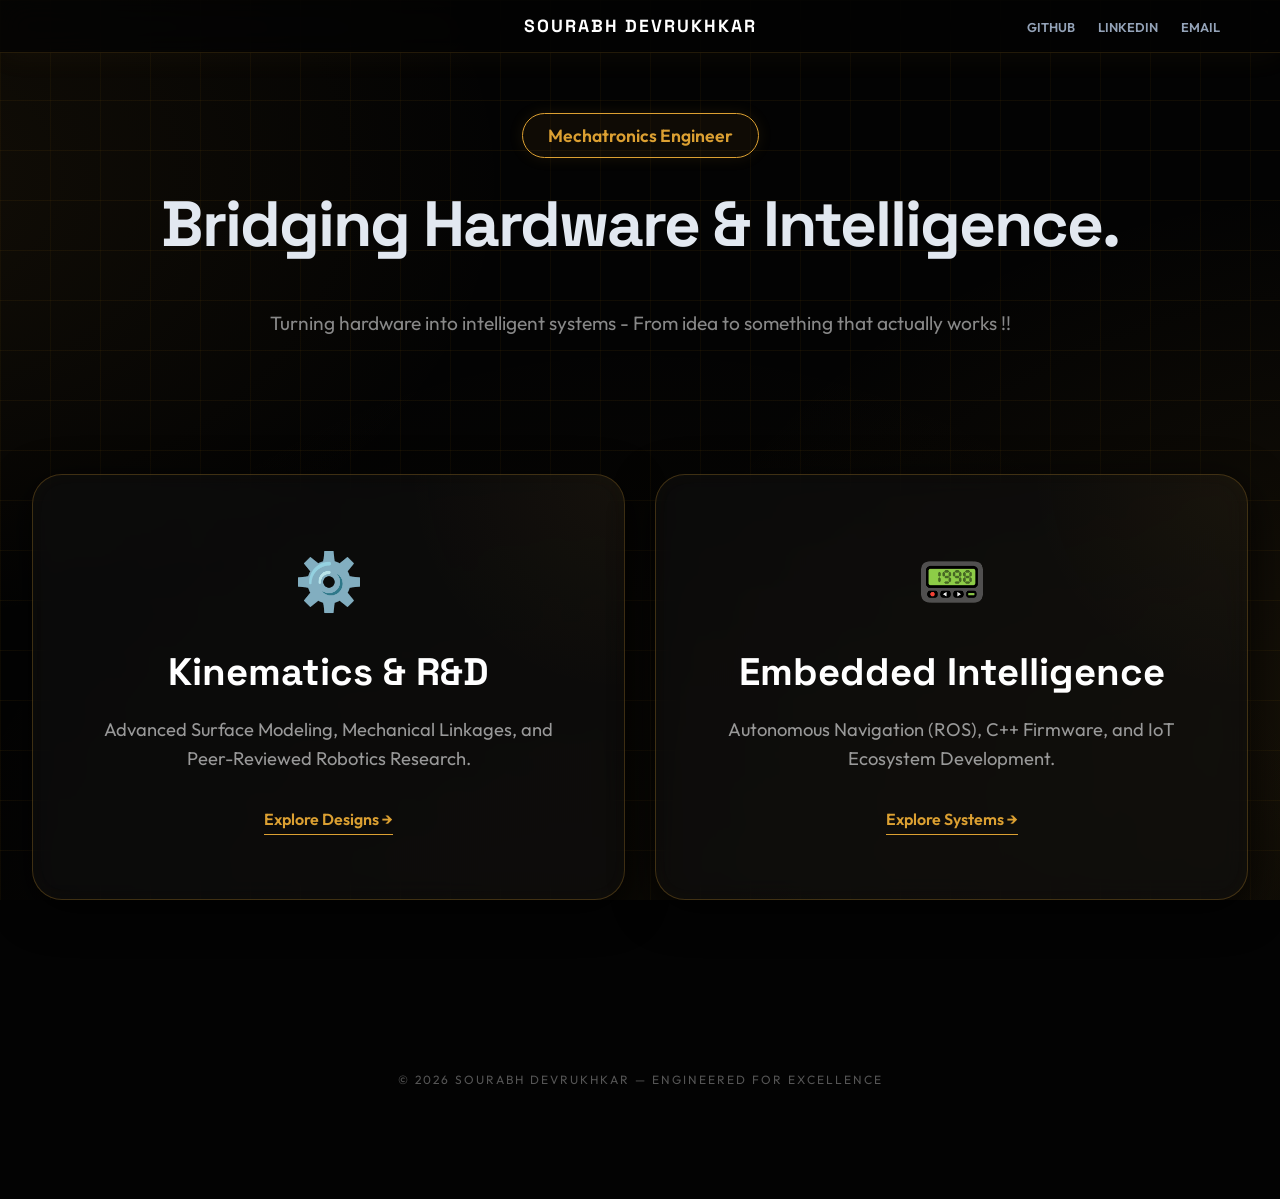
==== commit 7b36b0b2: "Fix HTML encoding issues in index.html" ====
--- a/index.html
+++ b/index.html
@@ -16,8 +16,8 @@
             <h1 class="logo" onclick="window.location.reload()" style="cursor:pointer">SOURABH DEVRUKHKAR</h1>
             <div class="nav-links">
                 <a href="https://github.com/sourabh-devrukhkar" target="_blank">GITHUB</a>
-                <a href="https://linkedin.com/in/YOUR_PROFILE" target="_blank">LINKEDIN</a>
-                <a href="mailto:sourabh.dev9065@gmail.com" target="_blank">EMAIL</a>
+                <a href="https://www.linkedin.com/in/sourabh-devrukhkar" target="_blank">LINKEDIN</a>
+                <a href="mailto:sourabh.dev9065@gmail.com">EMAIL</a>
             </div>
         </div>
     </nav>
--- a/style.css
+++ b/style.css
@@ -1,63 +1,160 @@
 :root {
-    --bg: #0a0a0a;
-    --accent: #fbbf24;
-    --card-bg: #111111;
-    --border: #222222;
+    --bg: #030303;
+    --bg-alt: #0a0a0a;
+    --accent: #dca032; /* Rich Gold */
+    --accent-light: #f1d382; /* Pale Gold */
+    --card-bg: rgba(15, 15, 15, 0.6); /* Glassmorphism Dark */
+    --border: rgba(220, 160, 50, 0.25); /* Faint Gold Border */
+    --text: #e2e8f0;
+    --text-dim: #94a3b8;
+    --card-shadow: 0 10px 40px rgba(0, 0, 0, 0.8), inset 0 0 20px rgba(220, 160, 50, 0.02);
 }
 
+/* Base Setup */
+html { scroll-behavior: smooth; }
 body {
     margin: 0;
     font-family: 'Outfit', sans-serif;
+    
+    /* 1 & 2: Subtle Gold Gridlines
+      3, 4 & 5: Faint Golden Curves / Circular Glows
+      6: Deep Black Base
+    */
     background: 
-        linear-gradient(rgba(255, 255, 255, 0.02) 1px, transparent 1px),
-        linear-gradient(90deg, rgba(255, 255, 255, 0.02) 1px, transparent 1px),
+        /* GRID LINES: Increased opacity from 0.04 to 0.12 */
+        linear-gradient(rgba(162, 111, 15, 0.09) 1px, transparent 1px),
+        linear-gradient(90deg, rgba(223, 149, 10, 0.049) 1px, transparent 1px),
+        /* FAINT GOLDEN CURVES & GLOWS */
+        radial-gradient(ellipse 100% 100% at -10% 20%, rgba(220, 160, 50, 0.07) 0%, transparent 50%),
+        radial-gradient(ellipse 120% 120% at 110% 80%, rgba(220, 160, 50, 0.09) 0%, transparent 50%),
+        radial-gradient(circle at 50% 120%, rgba(220, 160, 50, 0.05) 0%, transparent 60%),
         var(--bg);
-    background-size: 40px 40px;
-    color: #fff;
+        
+    background-size: 50px 50px, 50px 50px, 100% 100%, 100% 100%, 100% 100%;
+    background-attachment: fixed;
+    color: var(--text);
     overflow-x: hidden;
 }
 
-h1, h2, h3 { font-family: 'Space Grotesk', sans-serif; margin: 0; }
+h1, h2, h3, .logo { font-family: 'Space Grotesk', sans-serif; }
 
-nav { padding: 30px; display: flex; justify-content: center; }
-.nav-content { width: 100%; max-width: 95%; display: flex; justify-content: space-between; align-items: center; }
-.logo { font-size: 1.1rem; letter-spacing: 2px; color: #fff; font-weight: 700; }
-.nav-links a { color: #888; text-decoration: none; margin-left: 25px; font-size: 0.8rem; font-weight: 600; transition: 0.3s; }
+/* Navigation */
+nav {
+    background: rgba(3, 3, 3, 0.75);
+    backdrop-filter: blur(15px);
+    border-bottom: 1px solid rgba(220, 160, 50, 0.15);
+    position: sticky;
+    top: 0;
+    z-index: 100;
+    padding: 15px 30px;
+    box-shadow: 0 4px 30px rgba(220, 160, 50, 0.05);
+}
+.nav-content {
+    max-width: 1400px;
+    margin: 0 auto;
+    display: flex;
+    justify-content: center;
+    align-items: center;
+    position: relative;
+}
+.logo { font-size: 1.1rem; letter-spacing: 2px; color: #fff; font-weight: 700; margin: 0; }
+.nav-links { position: absolute; right: 30px; }
+.nav-links a { color: var(--text-dim); text-decoration: none; margin-left: 20px; font-size: 0.8rem; font-weight: 600; transition: 0.3s; }
 .nav-links a:hover { color: var(--accent); }
 
-.hero { padding: 40px 20px; text-align: center; }
-.badge { background: #1a1a1a; padding: 10px 25px; border-radius: 100px; font-size: 1rem; color: var(--accent); border: 1px solid var(--accent); display: inline-block; font-weight: 600; }
-.hero h1 { font-size: clamp(2rem, 6vw, 4rem); margin-top: 25px; letter-spacing: -2px; }
-.hero p { color: #888; font-size: 1.2rem; margin-top: 10px; max-width: 700px; margin-left: auto; margin-right: auto; }
+/* Hero */
+.hero { padding: 60px 20px; text-align: center; }
+.badge { 
+    background: rgba(220, 160, 50, 0.05); 
+    padding: 10px 25px; 
+    border-radius: 100px; 
+    font-size: 1.1rem; 
+    color: var(--accent); 
+    border: 1px solid var(--accent); 
+    display: inline-block; 
+    font-weight: 600; 
+    box-shadow: 0 0 15px rgba(220, 160, 50, 0.1);
+}
+.hero h1 { font-size: clamp(2.5rem, 6vw, 4rem); margin-top: 25px; letter-spacing: -2px; }
+.hero p { color: #888; max-width: 800px; margin: 15px auto; font-size: 1.2rem; line-height: 1.6; }
 
 /* Domain Selector */
 .category-selector { display: flex; gap: 30px; max-width: 95%; margin: 40px auto; padding: 20px; }
 .big-card {
-    flex: 1; background: var(--card-bg); border: 1px solid var(--border); padding: 70px 40px;
-    border-radius: 30px; cursor: pointer; transition: 0.4s cubic-bezier(0.175, 0.885, 0.32, 1.275); text-align: center;
+    flex: 1; 
+    background: var(--card-bg); 
+    backdrop-filter: blur(12px); 
+    border: 1px solid var(--border); 
+    padding: 70px 40px;
+    border-radius: 30px; 
+    cursor: pointer; 
+    transition: 0.4s cubic-bezier(0.175, 0.885, 0.32, 1.275); 
+    text-align: center;
+    box-shadow: var(--card-shadow);
+    position: relative;
+    overflow: hidden;
 }
-.big-card:hover { border-color: var(--accent); transform: translateY(-10px); background: #151515; box-shadow: 0 20px 40px rgba(0,0,0,0.5); }
-.card-icon { font-size: 3.5rem; margin-bottom: 25px; }
-.big-card h2 { font-size: 2.4rem; margin-bottom: 15px; color: #fff; }
-.big-card p { color: #777; font-size: 1.15rem; margin-bottom: 35px; line-height: 1.6; max-width: 450px; margin-left: auto; margin-right: auto; }
-.explore-btn { font-weight: 600; color: var(--accent); text-decoration: none; border-bottom: 1px solid var(--accent); padding-bottom: 5px; }
+
+/* Faint golden curve effect inside the cards */
+.big-card::before {
+    content: '';
+    position: absolute;
+    top: -50%; right: -50%;
+    width: 100%; height: 100%;
+    background: radial-gradient(circle, rgba(220, 160, 50, 0.05) 0%, transparent 60%);
+    transition: 0.4s ease;
+}
+
+.big-card:hover { 
+    border-color: var(--accent); 
+    transform: translateY(-10px); 
+    background: rgba(20, 20, 20, 0.8); 
+    box-shadow: 0 20px 50px rgba(0,0,0,0.7), 0 0 20px rgba(220, 160, 50, 0.1); 
+}
+.big-card:hover::before { transform: scale(1.2); }
+
+.card-icon { font-size: 3.5rem; margin-bottom: 25px; position: relative; z-index: 1;}
+.big-card h2 { font-size: 2.4rem; margin-bottom: 15px; color: #fff; position: relative; z-index: 1;}
+.big-card p { color: #999; font-size: 1.15rem; margin-bottom: 35px; line-height: 1.6; max-width: 450px; margin-left: auto; margin-right: auto; position: relative; z-index: 1;}
+.explore-btn { font-weight: 600; color: var(--accent); text-decoration: none; border-bottom: 1px solid var(--accent); padding-bottom: 5px; transition: 0.3s; position: relative; z-index: 1;}
+.big-card:hover .explore-btn { color: var(--accent-light); border-color: var(--accent-light); }
 
 /* Portfolio Viewer */
 .portfolio-section { max-width: 98%; margin: 0 auto; padding: 20px; animation: slideUp 0.5s ease-out; }
 @keyframes slideUp { from { opacity: 0; transform: translateY(30px); } to { opacity: 1; transform: translateY(0); } }
 
-.section-header { display: flex; align-items: center; gap: 30px; margin-bottom: 50px; border-bottom: 1px solid #222; padding-bottom: 20px; }
-.back-btn { background: #1a1a1a; border: 1px solid #333; color: #888; padding: 12px 25px; border-radius: 12px; cursor: pointer; font-weight: 600; transition: 0.3s; }
-.back-btn:hover { border-color: var(--accent); color: var(--accent); }
+.section-header { display: flex; align-items: center; gap: 30px; margin-bottom: 50px; border-bottom: 1px solid rgba(220, 160, 50, 0.15); padding-bottom: 20px; }
+.back-btn { background: rgba(220, 160, 50, 0.05); border: 1px solid var(--border); color: var(--text-dim); padding: 12px 25px; border-radius: 12px; cursor: pointer; font-weight: 600; transition: 0.3s; }
+.back-btn:hover { border-color: var(--accent); color: var(--accent); background: rgba(220, 160, 50, 0.1); }
 
 .bento-grid { column-count: 3; column-gap: 25px; }
-.bento-item { break-inside: avoid; background: var(--card-bg); border: 1px solid var(--border); border-radius: 24px; padding: 40px; margin-bottom: 25px; transition: 0.3s ease; }
+.bento-item { 
+    break-inside: avoid; 
+    background: var(--card-bg); 
+    backdrop-filter: blur(10px); 
+    border: 1px solid var(--border); 
+    border-radius: 24px; 
+    padding: 40px; 
+    margin-bottom: 25px; 
+    transition: 0.3s ease;
+    box-shadow: var(--card-shadow);
+}
+.bento-item:hover {
+    border-color: rgba(220, 160, 50, 0.5);
+    box-shadow: 0 15px 35px rgba(0,0,0,0.8), inset 0 0 15px rgba(220, 160, 50, 0.05);
+}
+
 .bento-item h3 { font-size: 1.6rem; color: var(--accent); margin-bottom: 15px; text-transform: capitalize; }
-.bento-item p { color: #94a3b8; font-size: 1rem; line-height: 1.6; }
-.cta-link { color: #fff; text-decoration: none; font-weight: 600; font-size: 0.9rem; margin-top: 25px; display: inline-block; border-bottom: 1px solid #444; padding-bottom: 3px; }
-.cta-link:hover { border-color: #fff; }
+.bento-item p { color: var(--text-dim); font-size: 1rem; line-height: 1.6; margin-bottom: 25px; }
+.cta-link { color: var(--accent); text-decoration: none; font-weight: 600; font-size: 0.9rem; margin-top: 20px; display: inline-block; border-bottom: 1px solid #444; padding-bottom: 3px; transition: 0.3s; }
+.cta-link:hover { color: var(--accent-light); border-color: var(--accent-light); }
 
+/* Mobile Adjustments */
 @media (max-width: 1100px) { .category-selector { flex-direction: column; } .bento-grid { column-count: 2; } }
 @media (max-width: 700px) { .bento-grid { column-count: 1; } }
 
-footer { text-align: center; padding: 100px 0; color: #333; font-size: 0.75rem; letter-spacing: 2px; }
+/* Footer */
+footer { text-align: center; padding: 100px 0; color: #555; font-size: 0.75rem; letter-spacing: 2px; }
+.social-links { display: flex; justify-content: center; gap: 20px; margin-bottom: 20px; }
+.social-links a { color: var(--text-dim); transition: 0.3s ease; }
+.social-links a:hover { color: var(--accent); transform: translateY(-3px); }
